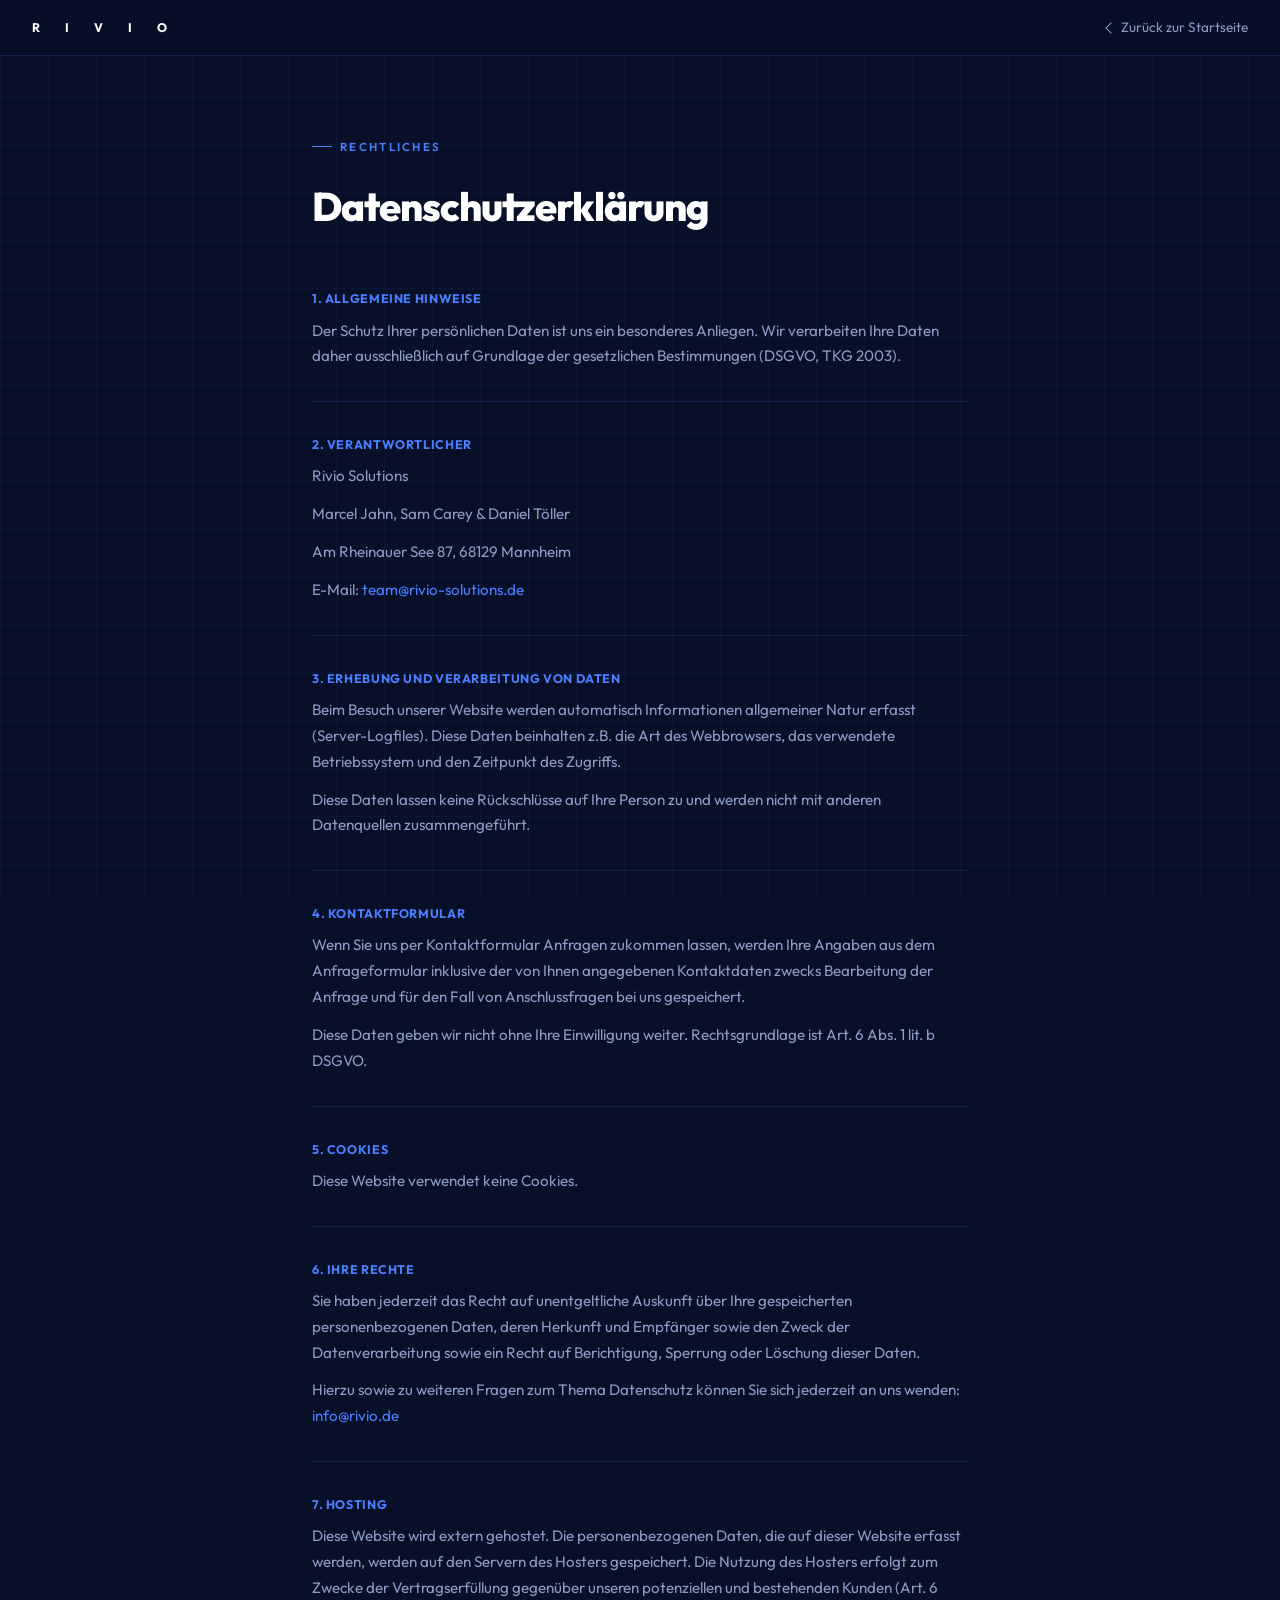
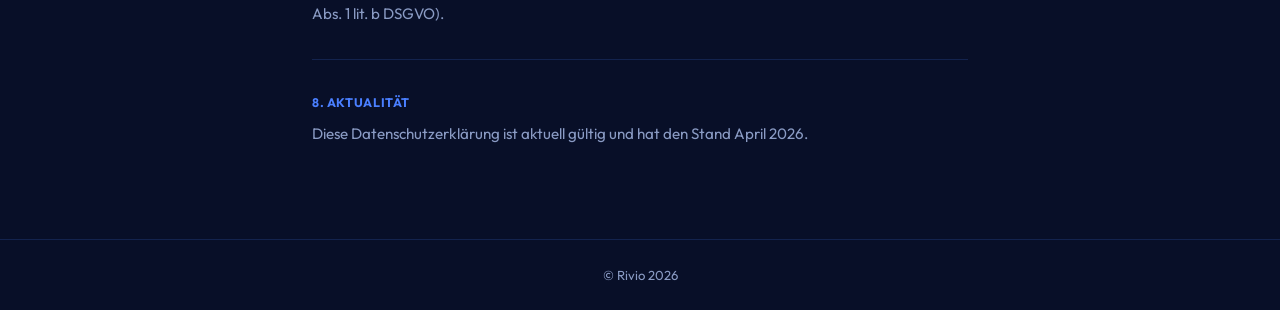
==== datenschutz.html @ 8cbb587b "Add files via upload" ====
<!DOCTYPE html>
<html lang="de">
<head>
  <meta charset="UTF-8" />
  <meta name="viewport" content="width=device-width, initial-scale=1.0" />
  <title>Datenschutz – Rivio</title>
  <link href="https://fonts.googleapis.com/css2?family=Outfit:wght@400;500;600;700&display=swap" rel="stylesheet" />
  <style>
    *, *::before, *::after { box-sizing: border-box; margin: 0; padding: 0; }
    :root {
      --ink: #080f28; --ink-2: #0e1a40;
      --blue-glow: #4a7fff; --white: #ffffff; --muted: #8a9bc4;
      --border: rgba(74,127,255,0.18); --grid-line: rgba(74,127,255,0.06);
    }
    body {
      font-family: 'Outfit', sans-serif;
      background: var(--ink); color: var(--white);
      line-height: 1.7; min-height: 100vh;
    }
    body::before {
      content: ''; position: fixed; inset: 0;
      background-image:
        linear-gradient(var(--grid-line) 1px, transparent 1px),
        linear-gradient(90deg, var(--grid-line) 1px, transparent 1px);
      background-size: 48px 48px;
      pointer-events: none; z-index: 0;
    }
    nav {
      position: fixed; top: 0; left: 0; right: 0;
      padding: 1rem 2rem;
      background: rgba(8,15,40,0.9);
      backdrop-filter: blur(12px);
      border-bottom: 1px solid var(--border);
      display: flex; align-items: center; justify-content: space-between;
      z-index: 100;
    }
    .nav-brand {
      font-size: 0.78rem; font-weight: 700;
      letter-spacing: 0.38em; color: var(--white);
      text-decoration: none;
    }
    .nav-back {
      font-size: 0.85rem; color: var(--muted);
      text-decoration: none; transition: color 0.2s;
      display: flex; align-items: center; gap: 0.4rem;
    }
    .nav-back:hover { color: var(--white); }
    .nav-back::before {
      content: ''; display: inline-block;
      width: 8px; height: 8px;
      border-left: 1.5px solid currentColor;
      border-bottom: 1.5px solid currentColor;
      transform: rotate(45deg);
    }
    main {
      max-width: 720px; margin: 0 auto;
      padding: 8rem 2rem 5rem;
      position: relative; z-index: 1;
    }
    .eyebrow {
      display: inline-flex; align-items: center; gap: 0.5rem;
      font-size: 0.72rem; font-weight: 600;
      letter-spacing: 0.2em; text-transform: uppercase;
      color: var(--blue-glow); margin-bottom: 1rem;
    }
    .eyebrow::before {
      content: ''; display: block;
      width: 20px; height: 1px; background: var(--blue-glow);
    }
    h1 {
      font-size: 2.5rem; font-weight: 800;
      letter-spacing: -0.025em; margin-bottom: 3rem;
    }
    h2 {
      font-size: 0.78rem; font-weight: 700;
      color: var(--blue-glow); margin: 2rem 0 0.5rem;
      letter-spacing: 0.05em; text-transform: uppercase;
    }
    p { color: var(--muted); font-size: 0.95rem; margin-bottom: 0.75rem; }
    a { color: var(--blue-glow); text-decoration: none; }
    a:hover { text-decoration: underline; }
    .divider { width: 100%; height: 1px; background: var(--border); margin: 2rem 0; }
    footer {
      border-top: 1px solid var(--border);
      padding: 1.5rem 2rem; text-align: center;
      color: var(--muted); font-size: 0.82rem;
      position: relative; z-index: 1;
    }
  </style>
</head>
<body>

<nav>
  <a href="rivio_fixed_5.html" class="nav-brand">R &nbsp; I &nbsp; V &nbsp; I &nbsp; O</a>
  <a href="rivio_fixed_5.html" class="nav-back">Zurück zur Startseite</a>
</nav>

<main>
  <div class="eyebrow">Rechtliches</div>
  <h1>Datenschutz&shy;erklärung</h1>

  <h2>1. Allgemeine Hinweise</h2>
  <p>Der Schutz Ihrer persönlichen Daten ist uns ein besonderes Anliegen. Wir verarbeiten Ihre Daten daher ausschließlich auf Grundlage der gesetzlichen Bestimmungen (DSGVO, TKG 2003).</p>

  <div class="divider"></div>

  <h2>2. Verantwortlicher</h2>
  <p>Rivio Solutions<p>  
  <p>Marcel Jahn, Sam Carey & Daniel Töller <p>
 <p>Am Rheinauer See 87, 68129 Mannheim<p>
  <p>E-Mail: <a href="mailto:team@rivio-solutions.de">team@rivio-solutions.de</a></p>

  <div class="divider"></div>

  <h2>3. Erhebung und Verarbeitung von Daten</h2>
  <p>Beim Besuch unserer Website werden automatisch Informationen allgemeiner Natur erfasst (Server-Logfiles). Diese Daten beinhalten z.B. die Art des Webbrowsers, das verwendete Betriebssystem und den Zeitpunkt des Zugriffs.</p>
  <p>Diese Daten lassen keine Rückschlüsse auf Ihre Person zu und werden nicht mit anderen Datenquellen zusammengeführt.</p>

  <div class="divider"></div>

  <h2>4. Kontaktformular</h2>
  <p>Wenn Sie uns per Kontaktformular Anfragen zukommen lassen, werden Ihre Angaben aus dem Anfrageformular inklusive der von Ihnen angegebenen Kontaktdaten zwecks Bearbeitung der Anfrage und für den Fall von Anschlussfragen bei uns gespeichert.</p>
  <p>Diese Daten geben wir nicht ohne Ihre Einwilligung weiter. Rechtsgrundlage ist Art. 6 Abs. 1 lit. b DSGVO.</p>

  <div class="divider"></div>

  <h2>5. Cookies</h2>
  <p>Diese Website verwendet keine Cookies.</p>

  <div class="divider"></div>

  <h2>6. Ihre Rechte</h2>
  <p>Sie haben jederzeit das Recht auf unentgeltliche Auskunft über Ihre gespeicherten personenbezogenen Daten, deren Herkunft und Empfänger sowie den Zweck der Datenverarbeitung sowie ein Recht auf Berichtigung, Sperrung oder Löschung dieser Daten.</p>
  <p>Hierzu sowie zu weiteren Fragen zum Thema Datenschutz können Sie sich jederzeit an uns wenden: <a href="mailto:info@rivio.de">info@rivio.de</a></p>

  <div class="divider"></div>

  <h2>7. Hosting</h2>
  <p>Diese Website wird extern gehostet. Die personenbezogenen Daten, die auf dieser Website erfasst werden, werden auf den Servern des Hosters gespeichert. Die Nutzung des Hosters erfolgt zum Zwecke der Vertragserfüllung gegenüber unseren potenziellen und bestehenden Kunden (Art. 6 Abs. 1 lit. b DSGVO).</p>

  <div class="divider"></div>

  <h2>8. Aktualität</h2>
  <p>Diese Datenschutzerklärung ist aktuell gültig und hat den Stand April 2026.</p>
</main>

<footer>© Rivio 2026</footer>

</body>
</html>
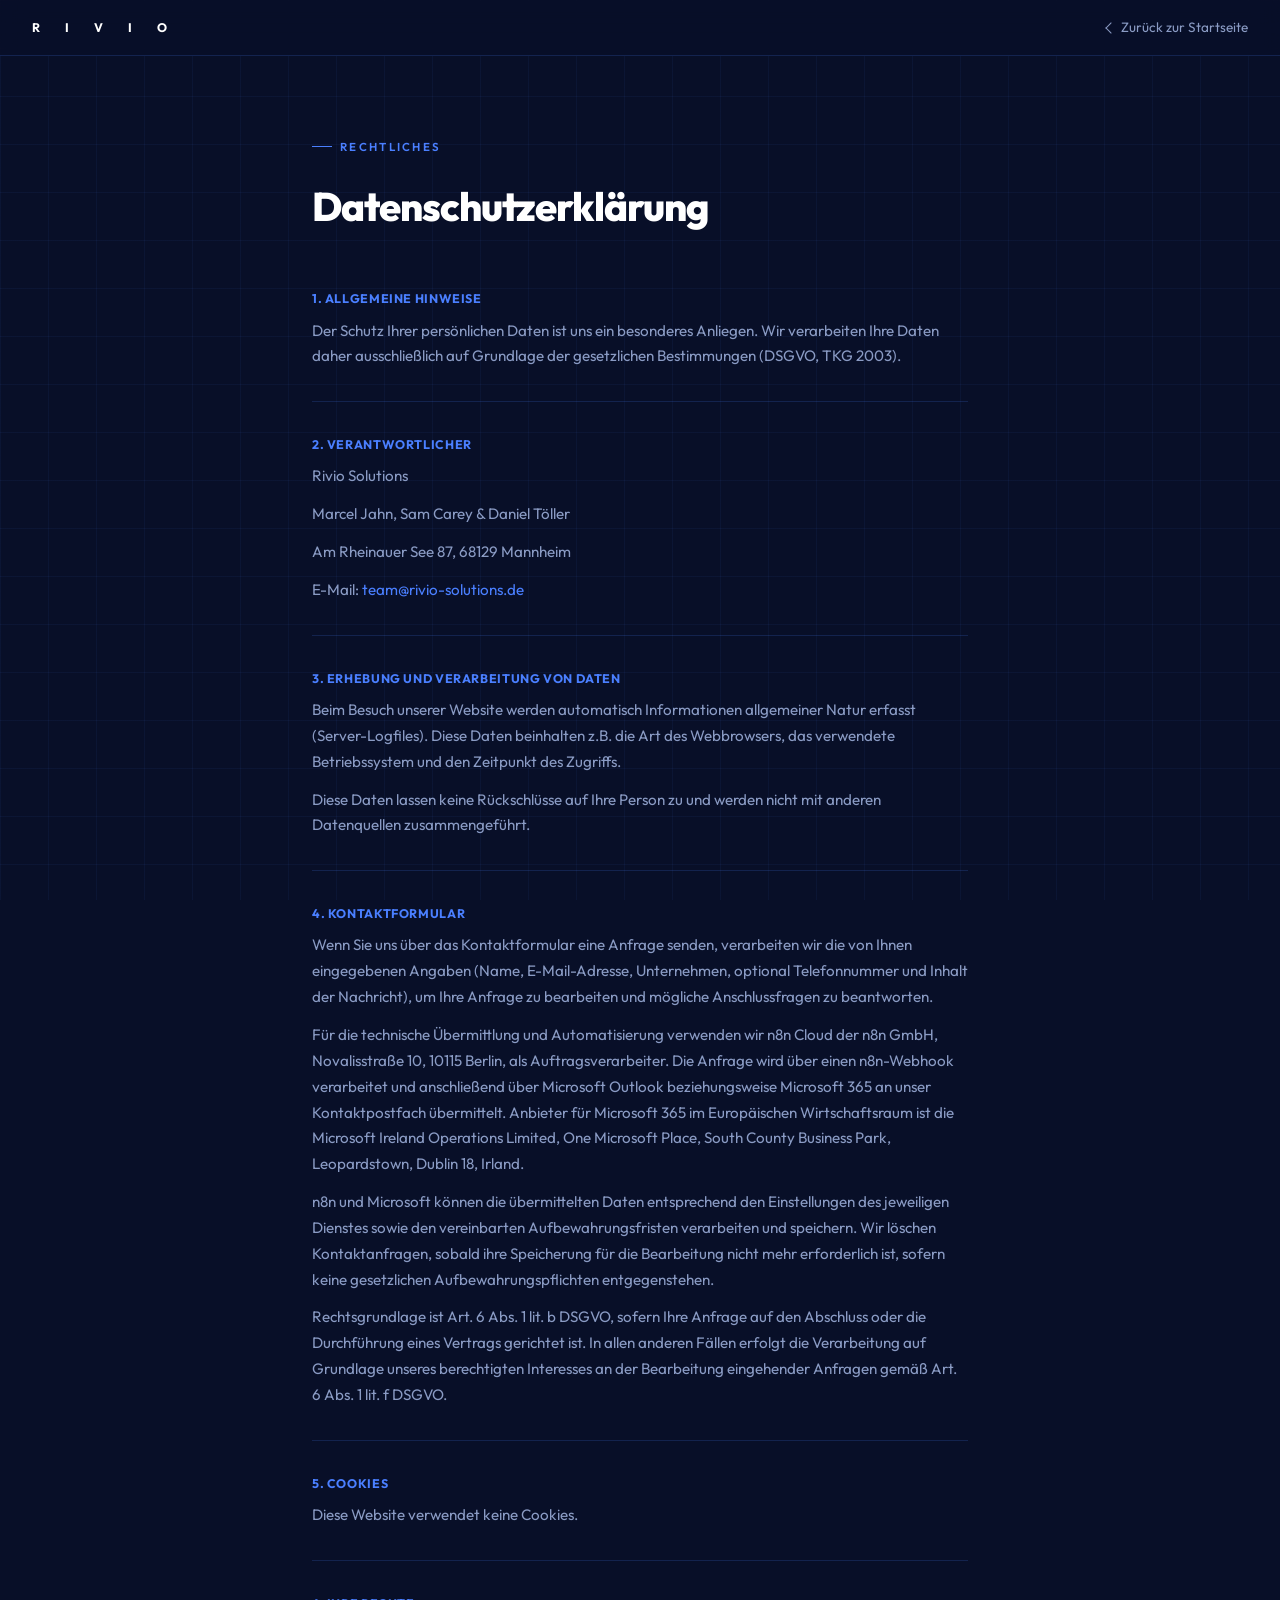
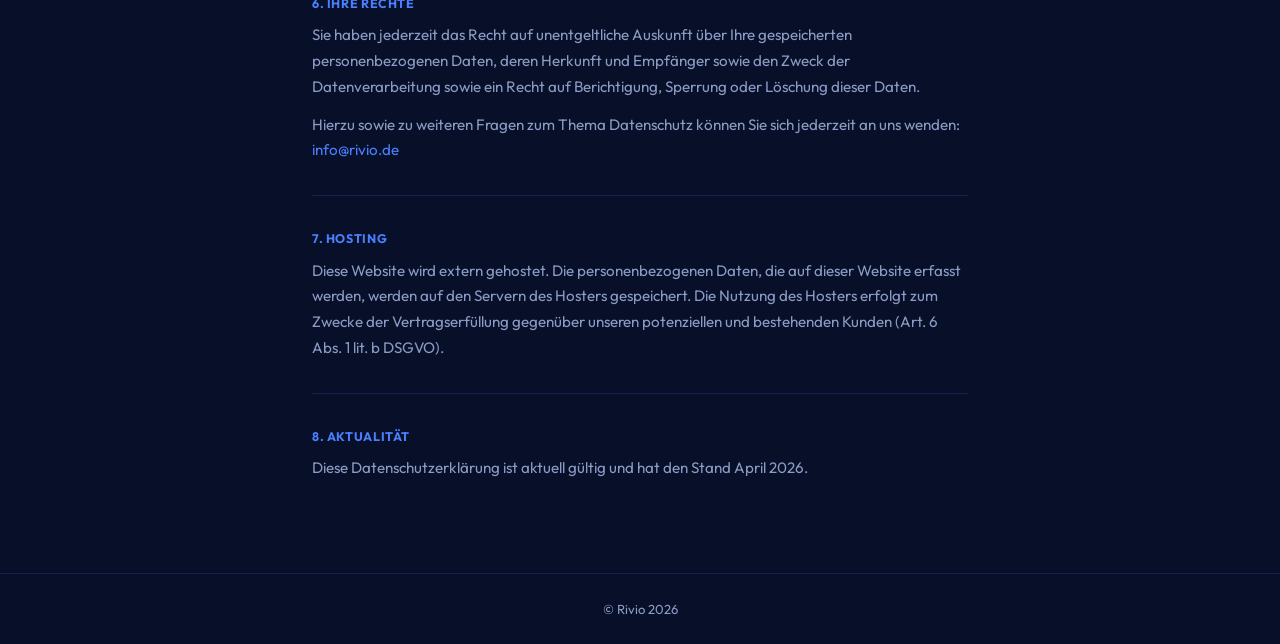
==== commit 055d3894: "Connect contact form to n8n" ====
--- a/datenschutz.html
+++ b/datenschutz.html
@@ -91,8 +91,8 @@
 <body>
 
 <nav>
-  <a href="rivio_fixed_5.html" class="nav-brand">R &nbsp; I &nbsp; V &nbsp; I &nbsp; O</a>
-  <a href="rivio_fixed_5.html" class="nav-back">Zurück zur Startseite</a>
+  <a href="/" class="nav-brand">R &nbsp; I &nbsp; V &nbsp; I &nbsp; O</a>
+<a href="/" class="nav-back">Zurück zur Startseite</a>
 </nav>
 
 <main>
@@ -119,8 +119,10 @@
   <div class="divider"></div>
 
   <h2>4. Kontaktformular</h2>
-  <p>Wenn Sie uns per Kontaktformular Anfragen zukommen lassen, werden Ihre Angaben aus dem Anfrageformular inklusive der von Ihnen angegebenen Kontaktdaten zwecks Bearbeitung der Anfrage und für den Fall von Anschlussfragen bei uns gespeichert.</p>
-  <p>Diese Daten geben wir nicht ohne Ihre Einwilligung weiter. Rechtsgrundlage ist Art. 6 Abs. 1 lit. b DSGVO.</p>
+  <p>Wenn Sie uns über das Kontaktformular eine Anfrage senden, verarbeiten wir die von Ihnen eingegebenen Angaben (Name, E-Mail-Adresse, Unternehmen, optional Telefonnummer und Inhalt der Nachricht), um Ihre Anfrage zu bearbeiten und mögliche Anschlussfragen zu beantworten.</p>
+  <p>Für die technische Übermittlung und Automatisierung verwenden wir n8n Cloud der n8n GmbH, Novalisstraße 10, 10115 Berlin, als Auftragsverarbeiter. Die Anfrage wird über einen n8n-Webhook verarbeitet und anschließend über Microsoft Outlook beziehungsweise Microsoft 365 an unser Kontaktpostfach übermittelt. Anbieter für Microsoft 365 im Europäischen Wirtschaftsraum ist die Microsoft Ireland Operations Limited, One Microsoft Place, South County Business Park, Leopardstown, Dublin 18, Irland.</p>
+  <p>n8n und Microsoft können die übermittelten Daten entsprechend den Einstellungen des jeweiligen Dienstes sowie den vereinbarten Aufbewahrungsfristen verarbeiten und speichern. Wir löschen Kontaktanfragen, sobald ihre Speicherung für die Bearbeitung nicht mehr erforderlich ist, sofern keine gesetzlichen Aufbewahrungspflichten entgegenstehen.</p>
+  <p>Rechtsgrundlage ist Art. 6 Abs. 1 lit. b DSGVO, sofern Ihre Anfrage auf den Abschluss oder die Durchführung eines Vertrags gerichtet ist. In allen anderen Fällen erfolgt die Verarbeitung auf Grundlage unseres berechtigten Interesses an der Bearbeitung eingehender Anfragen gemäß Art. 6 Abs. 1 lit. f DSGVO.</p>
 
   <div class="divider"></div>
 
@@ -147,4 +149,4 @@
 <footer>© Rivio 2026</footer>
 
 </body>
-</html>+</html>
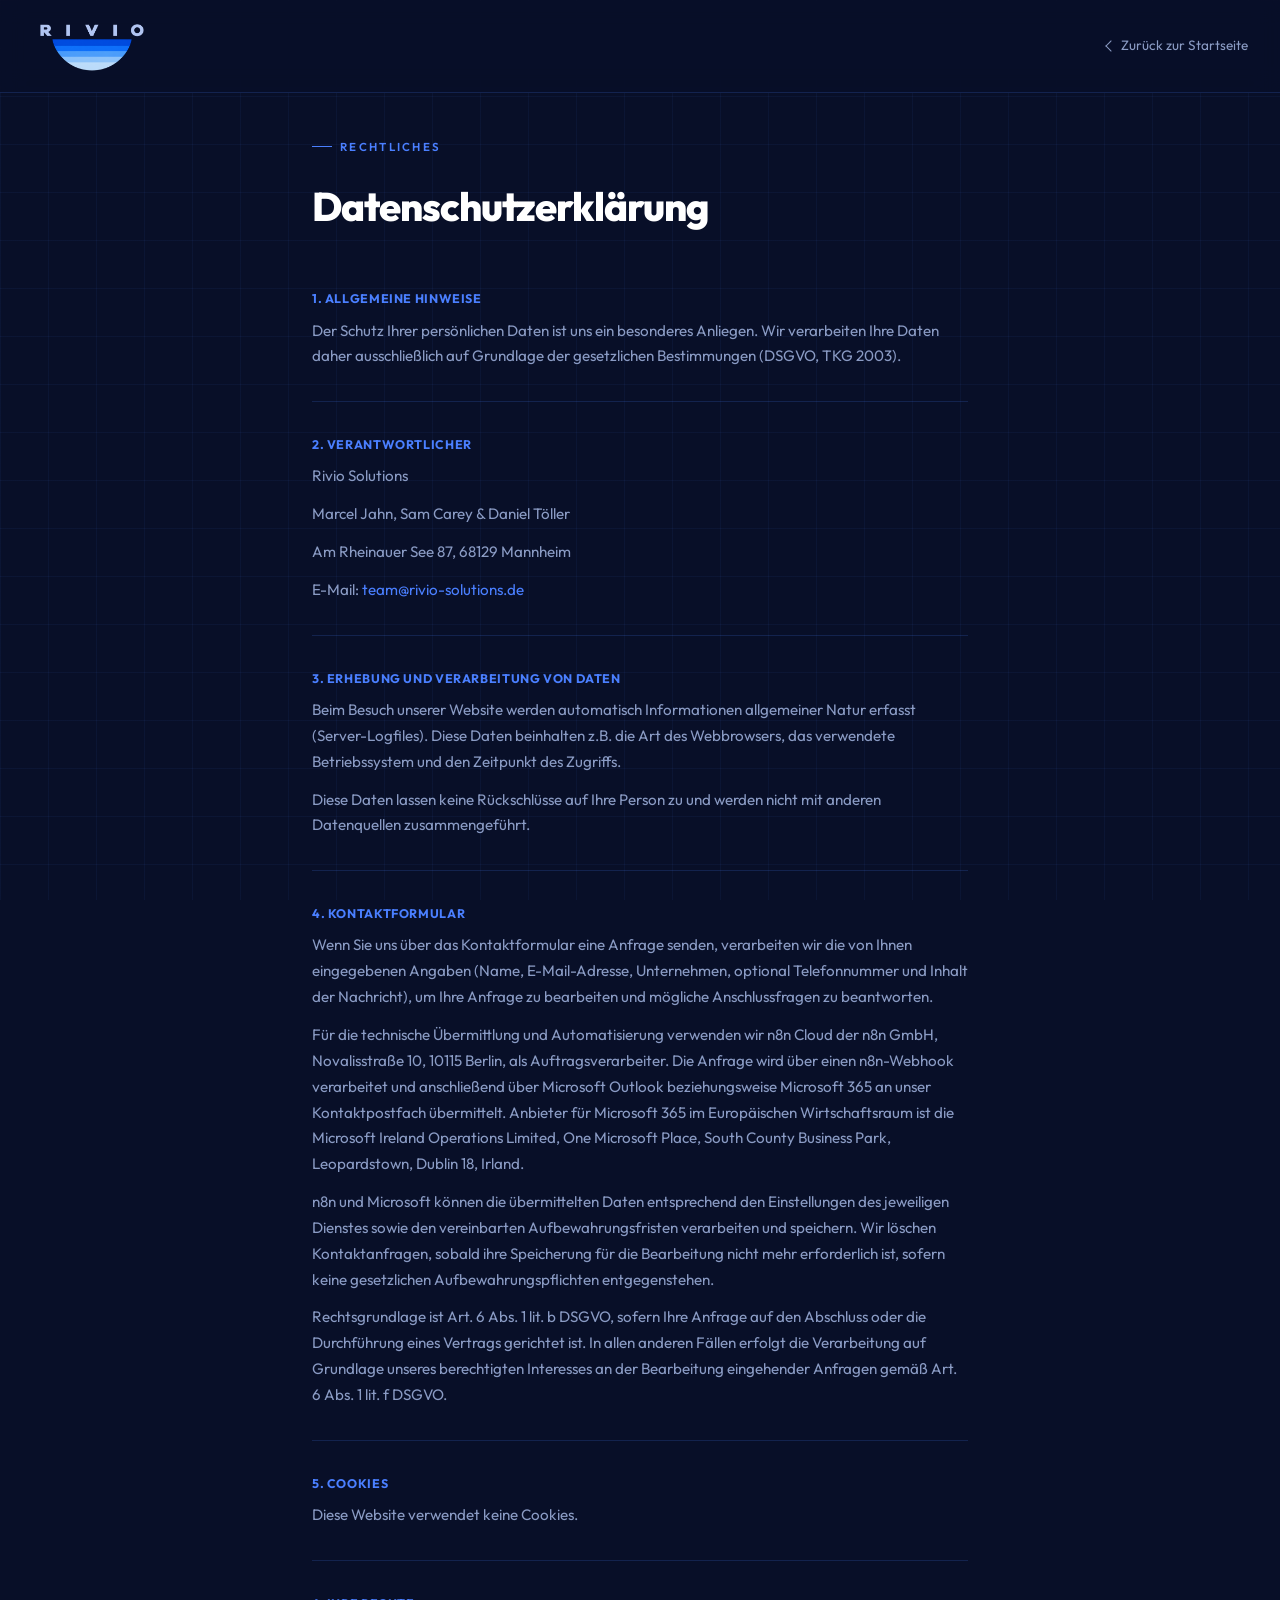
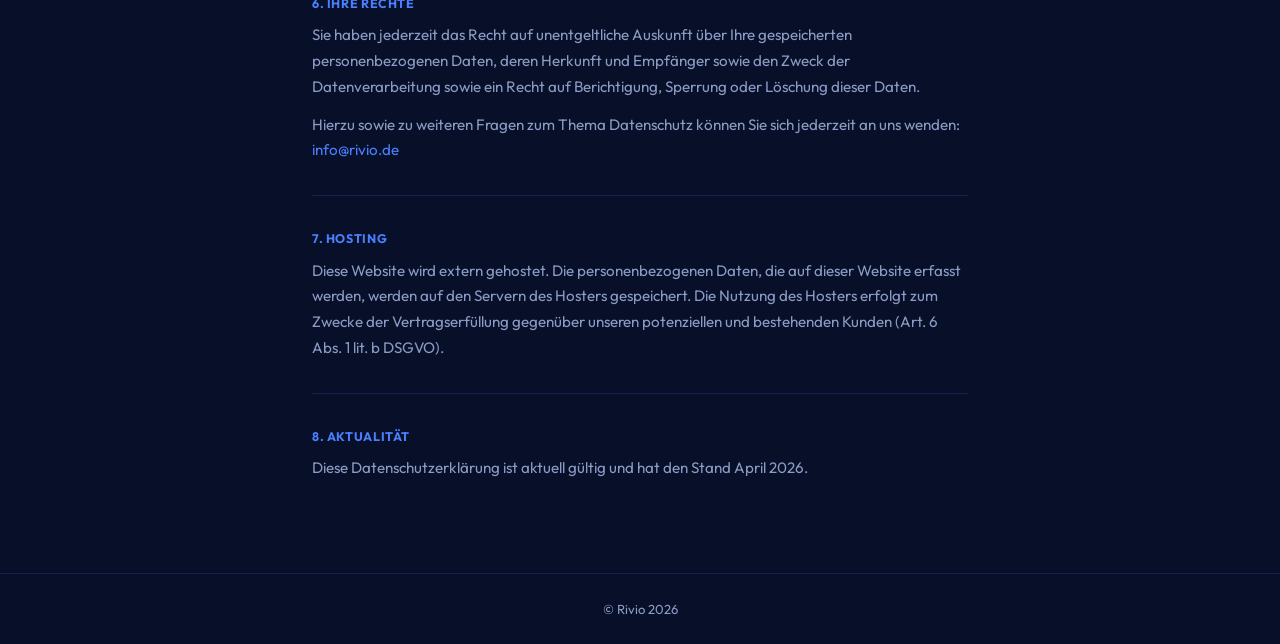
==== commit f0d5fe6c: "Update website content and branding" ====
--- a/datenschutz.html
+++ b/datenschutz.html
@@ -35,10 +35,10 @@
       z-index: 100;
     }
     .nav-brand {
-      font-size: 0.78rem; font-weight: 700;
-      letter-spacing: 0.38em; color: var(--white);
+      display: inline-flex; align-items: center;
       text-decoration: none;
     }
+    .nav-brand img { display: block; width: 7.5rem; height: auto; }
     .nav-back {
       font-size: 0.85rem; color: var(--muted);
       text-decoration: none; transition: color 0.2s;
@@ -91,7 +91,7 @@
 <body>
 
 <nav>
-  <a href="/" class="nav-brand">R &nbsp; I &nbsp; V &nbsp; I &nbsp; O</a>
+  <a href="/" class="nav-brand"><img src="RIVIO_Logo.png?v=20260821-2" alt="Rivio" width="1774" height="887" /></a>
 <a href="/" class="nav-back">Zurück zur Startseite</a>
 </nav>
 
